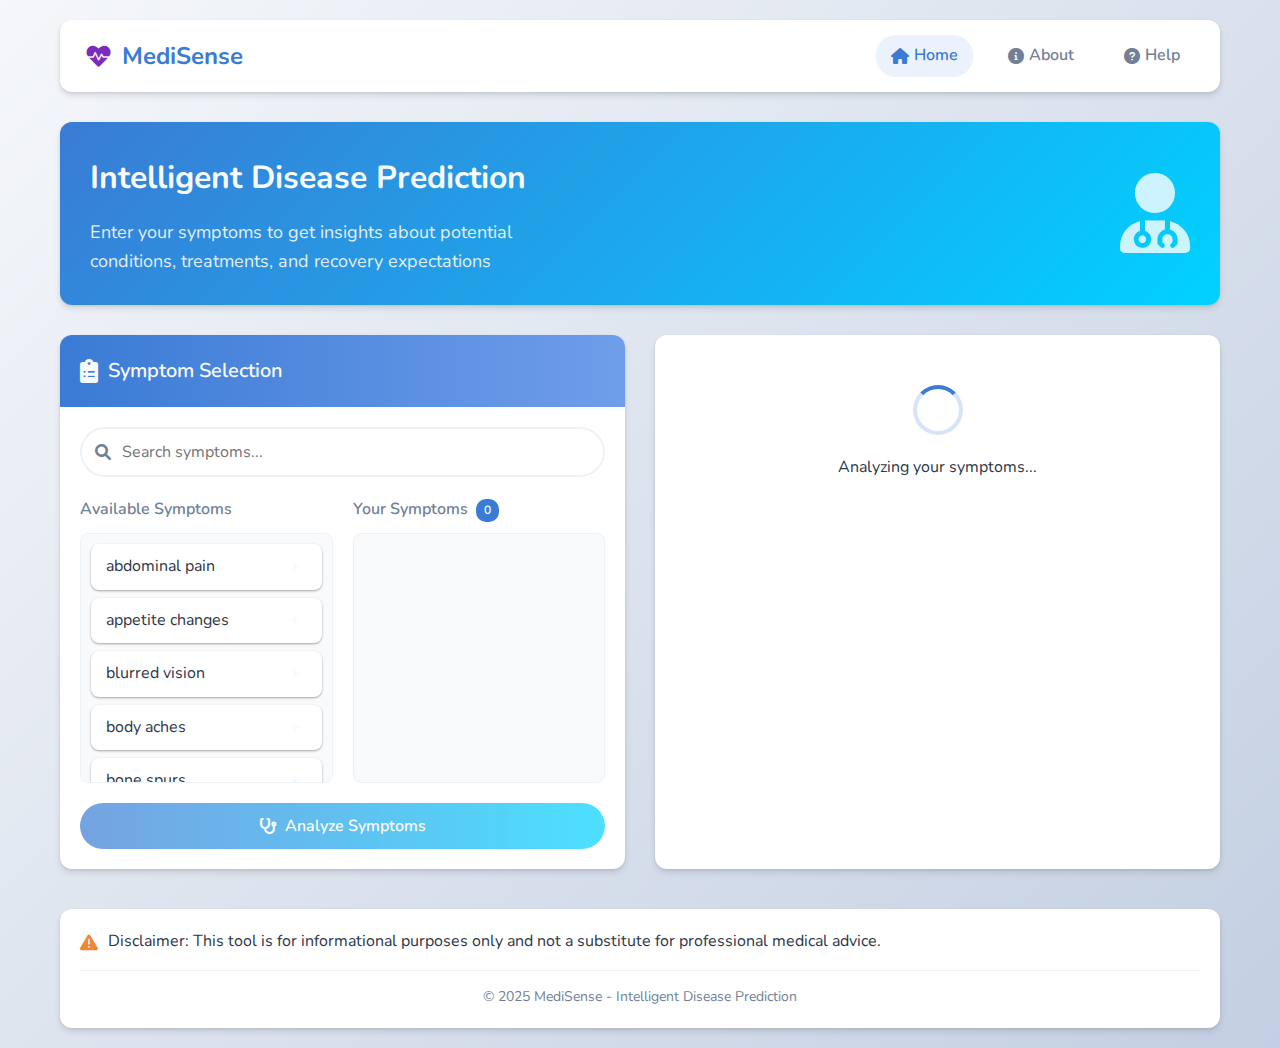
==== index.html @ acebd035 "Add files via upload" ====
<!DOCTYPE html>
<html lang="en">
<head>
    <meta charset="UTF-8">
    <meta name="viewport" content="width=device-width, initial-scale=1.0">
    <title>MediSense | Intelligent Disease Predictor</title>
    <link rel="stylesheet" href="styles.css">
    <link href="https://cdnjs.cloudflare.com/ajax/libs/font-awesome/6.0.0-beta3/css/all.min.css" rel="stylesheet">
    <link href="https://fonts.googleapis.com/css2?family=Nunito:wght@300;400;500;600;700&display=swap" rel="stylesheet">
</head>
<body>
    <div class="app-container">
        <nav class="app-nav">
            <div class="logo">
                <i class="fas fa-heartbeat pulse-icon"></i>
                <h1>MediSense</h1>
            </div>
            <div class="nav-links">
                <a href="#" class="active"><i class="fas fa-home"></i> Home</a>
                <a href="#"><i class="fas fa-info-circle"></i> About</a>
                <a href="#"><i class="fas fa-question-circle"></i> Help</a>
            </div>
        </nav>

        <div class="hero-section">
            <div class="hero-content">
                <h2>Intelligent Disease Prediction</h2>
                <p>Enter your symptoms to get insights about potential conditions, treatments, and recovery expectations</p>
            </div>
            <div class="hero-image">
                <i class="fas fa-user-md"></i>
            </div>
        </div>

        <main class="main-content">
            <section class="symptoms-card">
                <div class="card-header">
                    <i class="fas fa-clipboard-list"></i>
                    <h2>Symptom Selection</h2>
                </div>
                
                <div class="search-wrapper">
                    <i class="fas fa-search"></i>
                    <input type="text" id="symptom-search" placeholder="Search symptoms...">
                </div>
                
                <div class="symptoms-selection">
                    <div class="symptoms-column">
                        <h3>Available Symptoms</h3>
                        <div id="available-symptoms-list" class="symptoms-list"></div>
                    </div>
                    
                    <div class="symptoms-column">
                        <h3>Your Symptoms <span id="selected-count" class="count-badge">0</span></h3>
                        <div id="selected-symptoms-list" class="symptoms-list"></div>
                    </div>
                </div>
                
                <button id="predict-btn" class="action-button" disabled>
                    <i class="fas fa-stethoscope"></i> Analyze Symptoms
                </button>
            </section>

            <section class="results-card" id="results-container">
                <div class="loader-container" id="loader">
                    <div class="loader"></div>
                    <p>Analyzing your symptoms...</p>
                </div>
                
                <div id="results-content" style="display: none;">
                    <div class="diagnosis-section">
                        <div class="diagnosis-header">
                            <i class="fas fa-user-md"></i>
                            <h3>Probable Diagnosis</h3>
                        </div>
                        <div class="diagnosis-result">
                            <h2 id="disease-result">-</h2>
                            <div class="confidence-container">
                                <div class="confidence-wrapper">
                                    <div id="confidence-bar" class="confidence-bar"></div>
                                </div>
                                <span id="confidence-text">Confidence: 0%</span>
                            </div>
                        </div>
                    </div>
                    
                    <div class="info-grid">
                        <div class="info-card">
                            <div class="info-header">
                                <i class="fas fa-pills"></i>
                                <h3>Recommended Medicines</h3>
                            </div>
                            <div id="medicines-result" class="info-content"></div>
                        </div>
                        
                        <div class="info-card">
                            <div class="info-header">
                                <i class="fas fa-mortar-pestle"></i>
                                <h3>Home Remedies</h3>
                            </div>
                            <div id="remedies-result" class="info-content"></div>
                        </div>
                        
                        <div class="info-card">
                            <div class="info-header">
                                <i class="fas fa-calendar-alt"></i>
                                <h3>Recovery Time</h3>
                            </div>
                            <div id="recovery-result" class="info-content"></div>
                        </div>
                        
                        <div class="info-card">
                            <div class="info-header">
                                <i class="fas fa-shield-alt"></i>
                                <h3>Precautions</h3>
                            </div>
                            <div id="precautions-result" class="info-content"></div>
                        </div>
                    </div>
                </div>
                
                <div id="no-match" class="no-match" style="display: none;">
                    <i class="fas fa-exclamation-circle"></i>
                    <h3>No Matching Condition Found</h3>
                    <p>Please select different or additional symptoms to improve the analysis.</p>
                </div>
            </section>
        </main>

        <footer class="app-footer">
            <div class="disclaimer">
                <i class="fas fa-exclamation-triangle"></i>
                <p>Disclaimer: This tool is for informational purposes only and not a substitute for professional medical advice.</p>
            </div>
            <div class="copyright">
                <p>&copy; 2025 MediSense - Intelligent Disease Prediction</p>
            </div>
        </footer>
    </div>

    <script src="script.js"></script>
</body>
</html>
---- styles.css ----
:root {
    --primary: #3a7bd5;
    --primary-light: #6f9dea;
    --primary-dark: #2d62ab;
    --secondary: #00d2ff;
    --accent: #7b2cbf;
    --text-dark: #2d3748;
    --text-light: #718096;
    --text-white: #f7fafc;
    --bg-white: #ffffff;
    --bg-light: #f8fafc;
    --bg-gray: #edf2f7;
    --success: #38b2ac;
    --warning: #ed8936;
    --danger: #e53e3e;
    --border-radius: 12px;
    --shadow-sm: 0 1px 3px rgba(0,0,0,0.12), 0 1px 2px rgba(0,0,0,0.24);
    --shadow-md: 0 4px 6px rgba(0,0,0,0.1), 0 1px 3px rgba(0,0,0,0.08);
    --shadow-lg: 0 10px 15px -3px rgba(0,0,0,0.1), 0 4px 6px -2px rgba(0,0,0,0.05);
    --transition: all 0.3s ease;
}

* {
    margin: 0;
    padding: 0;
    box-sizing: border-box;
    font-family: 'Nunito', sans-serif;
}

body {
    background: linear-gradient(135deg, #f5f7fa 0%, #c3cfe2 100%);
    min-height: 100vh;
    color: var(--text-dark);
    line-height: 1.6;
}

.app-container {
    max-width: 1200px;
    margin: 0 auto;
    padding: 20px;
}

/* Navigation */
.app-nav {
    display: flex;
    justify-content: space-between;
    align-items: center;
    padding: 15px 25px;
    background-color: var(--bg-white);
    border-radius: var(--border-radius);
    box-shadow: var(--shadow-md);
    margin-bottom: 30px;
}

.logo {
    display: flex;
    align-items: center;
    gap: 10px;
}

.logo h1 {
    font-size: 24px;
    font-weight: 700;
    color: var(--primary);
}

.pulse-icon {
    color: var(--accent);
    font-size: 24px;
    animation: pulse 1.5s infinite;
}

@keyframes pulse {
    0% {
        transform: scale(1);
    }
    50% {
        transform: scale(1.1);
    }
    100% {
        transform: scale(1);
    }
}

.nav-links {
    display: flex;
    gap: 20px;
}

.nav-links a {
    text-decoration: none;
    color: var(--text-light);
    font-weight: 600;
    padding: 8px 15px;
    border-radius: 20px;
    transition: var(--transition);
    display: flex;
    align-items: center;
    gap: 5px;
}

.nav-links a:hover, .nav-links a.active {
    color: var(--primary);
    background-color: rgba(58, 123, 213, 0.1);
}

/* Hero Section */
.hero-section {
    display: flex;
    align-items: center;
    justify-content: space-between;
    padding: 30px;
    margin-bottom: 30px;
    background: linear-gradient(135deg, var(--primary) 0%, var(--secondary) 100%);
    border-radius: var(--border-radius);
    color: var(--text-white);
    box-shadow: var(--shadow-md);
}

.hero-content {
    flex: 1;
}

.hero-content h2 {
    font-size: 32px;
    font-weight: 700;
    margin-bottom: 15px;
}

.hero-content p {
    font-size: 18px;
    opacity: 0.9;
    max-width: 500px;
}

.hero-image {
    display: flex;
    justify-content: center;
    align-items: center;
    font-size: 80px;
    color: rgba(255, 255, 255, 0.8);
    margin-left: 20px;
}

/* Main Content */
.main-content {
    display: grid;
    grid-template-columns: 1fr;
    gap: 30px;
}

@media (min-width: 992px) {
    .main-content {
        grid-template-columns: 1fr 1fr;
    }
}

/* Card Styles */
.symptoms-card, .results-card {
    background-color: var(--bg-white);
    border-radius: var(--border-radius);
    box-shadow: var(--shadow-md);
    overflow: hidden;
    display: flex;
    flex-direction: column;
    height: 100%;
}

.card-header {
    display: flex;
    align-items: center;
    gap: 10px;
    padding: 20px;
    background: linear-gradient(to right, var(--primary), var(--primary-light));
    color: var(--text-white);
}

.card-header i {
    font-size: 24px;
}

.card-header h2 {
    font-size: 20px;
    font-weight: 600;
}

/* Search */
.search-wrapper {
    margin: 20px;
    position: relative;
}

.search-wrapper i {
    position: absolute;
    left: 15px;
    top: 50%;
    transform: translateY(-50%);
    color: var(--text-light);
}

#symptom-search {
    width: 100%;
    padding: 12px 15px 12px 40px;
    border: 2px solid var(--bg-gray);
    border-radius: 30px;
    font-size: 16px;
    transition: var(--transition);
}

#symptom-search:focus {
    outline: none;
    border-color: var(--primary-light);
    box-shadow: 0 0 0 3px rgba(58, 123, 213, 0.2);
}

/* Symptoms Selection */
.symptoms-selection {
    display: grid;
    grid-template-columns: 1fr;
    gap: 20px;
    padding: 0 20px;
}

@media (min-width: 768px) {
    .symptoms-selection {
        grid-template-columns: 1fr 1fr;
    }
}

.symptoms-column h3 {
    display: flex;
    align-items: center;
    gap: 8px;
    margin-bottom: 10px;
    font-size: 16px;
    color: var(--text-light);
    font-weight: 600;
}

.count-badge {
    background-color: var(--primary);
    color: white;
    font-size: 12px;
    padding: 2px 8px;
    border-radius: 10px;
}

.symptoms-list {
    background-color: var(--bg-light);
    border-radius: 8px;
    height: 250px;
    overflow-y: auto;
    padding: 10px;
    border: 1px solid var(--bg-gray);
}

.symptom-item {
    display: flex;
    align-items: center;
    justify-content: space-between;
    padding: 10px 15px;
    margin-bottom: 8px;
    background-color: var(--bg-white);
    border-radius: 8px;
    box-shadow: var(--shadow-sm);
    transition: var(--transition);
    cursor: pointer;
}

.symptom-item:hover {
    transform: translateY(-2px);
    box-shadow: 0 5px 15px rgba(0,0,0,0.08);
}

.symptom-item.available:hover {
    border-left: 3px solid var(--primary);
}

.symptom-item.selected {
    background-color: rgba(58, 123, 213, 0.1);
    border-left: 3px solid var(--primary);
}

.symptom-item.selected:hover {
    background-color: rgba(58, 123, 213, 0.15);
}

.symptom-action {
    display: flex;
    align-items: center;
    justify-content: center;
    width: 24px;
    height: 24px;
    border-radius: 50%;
    color: var(--text-white);
    font-weight: bold;
    transition: var(--transition);
}

.symptom-item.available .symptom-action {
    background-color: var(--primary);
}

.symptom-item.selected .symptom-action {
    background-color: var(--danger);
}

/* Button */
.action-button {
    margin: 20px;
    padding: 12px 24px;
    background: linear-gradient(to right, var(--primary), var(--secondary));
    color: var(--text-white);
    border: none;
    border-radius: 30px;
    font-size: 16px;
    font-weight: 600;
    cursor: pointer;
    display: flex;
    align-items: center;
    justify-content: center;
    gap: 8px;
    transition: var(--transition);
    box-shadow: var(--shadow-md);
}

.action-button:hover {
    transform: translateY(-2px);
    box-shadow: var(--shadow-lg);
}

.action-button:disabled {
    opacity: 0.7;
    cursor: not-allowed;
    transform: none;
    box-shadow: none;
}

/* Loader */
.loader-container {
    display: flex;
    flex-direction: column;
    align-items: center;
    justify-content: center;
    padding: 50px 0;
}

.loader {
    border: 4px solid rgba(58, 123, 213, 0.2);
    border-top: 4px solid var(--primary);
    border-radius: 50%;
    width: 50px;
    height: 50px;
    animation: spin 1s linear infinite;
    margin-bottom: 20px;
}

@keyframes spin {
    0% { transform: rotate(0deg); }
    100% { transform: rotate(360deg); }
}

/* Results Content */
.diagnosis-section {
    padding: 20px;
    text-align: center;
    border-bottom: 1px solid var(--bg-gray);
}

.diagnosis-header {
    display: flex;
    align-items: center;
    justify-content: center;
    gap: 8px;
    margin-bottom: 15px;
}

.diagnosis-header i {
    color: var(--primary);
    font-size: 24px;
}

.diagnosis-result h2 {
    font-size: 28px;
    color: var(--accent);
    margin-bottom: 15px;
}

.confidence-container {
    display: flex;
    flex-direction: column;
    align-items: center;
    gap: 8px;
}

.confidence-wrapper {
    width: 100%;
    max-width: 300px;
    height: 12px;
    background-color: var(--bg-gray);
    border-radius: 10px;
    overflow: hidden;
}

.confidence-bar {
    height: 100%;
    width: 0;
    background: linear-gradient(to right, var(--primary), var(--secondary));
    transition: width 0.8s ease-in-out;
}

/* Info Grid */
.info-grid {
    display: grid;
    grid-template-columns: 1fr;
    gap: 20px;
    padding: 20px;
}

@media (min-width: 768px) {
    .info-grid {
        grid-template-columns: 1fr 1fr;
    }
}

.info-card {
    background-color: var(--bg-light);
    border-radius: 12px;
    overflow: hidden;
    box-shadow: var(--shadow-sm);
}

.info-header {
    display: flex;
    align-items: center;
    gap: 8px;
    padding: 15px;
    background-color: rgba(58, 123, 213, 0.1);
    border-bottom: 2px solid var(--primary-light);
}

.info-header i {
    color: var(--primary);
}

.info-header h3 {
    font-size: 16px;
    font-weight: 600;
}

.info-content {
    padding: 15px;
    min-height: 100px;
}

.result-item {
    display: flex;
    align-items: center;
    padding: 8px 0;
    border-bottom: 1px dashed var(--bg-gray);
}

.result-item:last-child {
    border-bottom: none;
}

.result-item:before {
    content: "•";
    color: var(--primary);
    font-weight: bold;
    margin-right: 10px;
}

/* No Match */
.no-match {
    display: flex;
    flex-direction: column;
    align-items: center;
    justify-content: center;
    padding: 50px 20px;
    text-align: center;
}

.no-match i {
    font-size: 48px;
    color: var(--warning);
    margin-bottom: 20px;
}

.no-match h3 {
    font-size: 20px;
    margin-bottom: 10px;
}

.no-match p {
    color: var(--text-light);
    max-width: 400px;
}

/* Footer */
.app-footer {
    margin-top: 40px;
    padding: 20px;
    background-color: var(--bg-white);
    border-radius: var(--border-radius);
    box-shadow: var(--shadow-md);
}

.disclaimer {
    display: flex;
    align-items: center;
    gap: 10px;
    padding-bottom: 15px;
    margin-bottom: 15px;
    border-bottom: 1px solid var(--bg-gray);
}

.disclaimer i {
    color: var(--warning);
    font-size: 18px;
}

.copyright {
    text-align: center;
    color: var(--text-light);
    font-size: 14px;
}

/* Custom Scrollbar */
::-webkit-scrollbar {
    width: 8px;
}

::-webkit-scrollbar-track {
    background: var(--bg-light);
}

::-webkit-scrollbar-thumb {
    background: var(--primary-light);
    border-radius: 4px;
}

::-webkit-scrollbar-thumb:hover {
    background: var(--primary);
}

/* Animations */
@keyframes fadeIn {
    from { opacity: 0; transform: translateY(10px); }
    to { opacity: 1; transform: translateY(0); }
}

#results-content, .symptom-item {
    animation: fadeIn 0.5s ease-out;
}
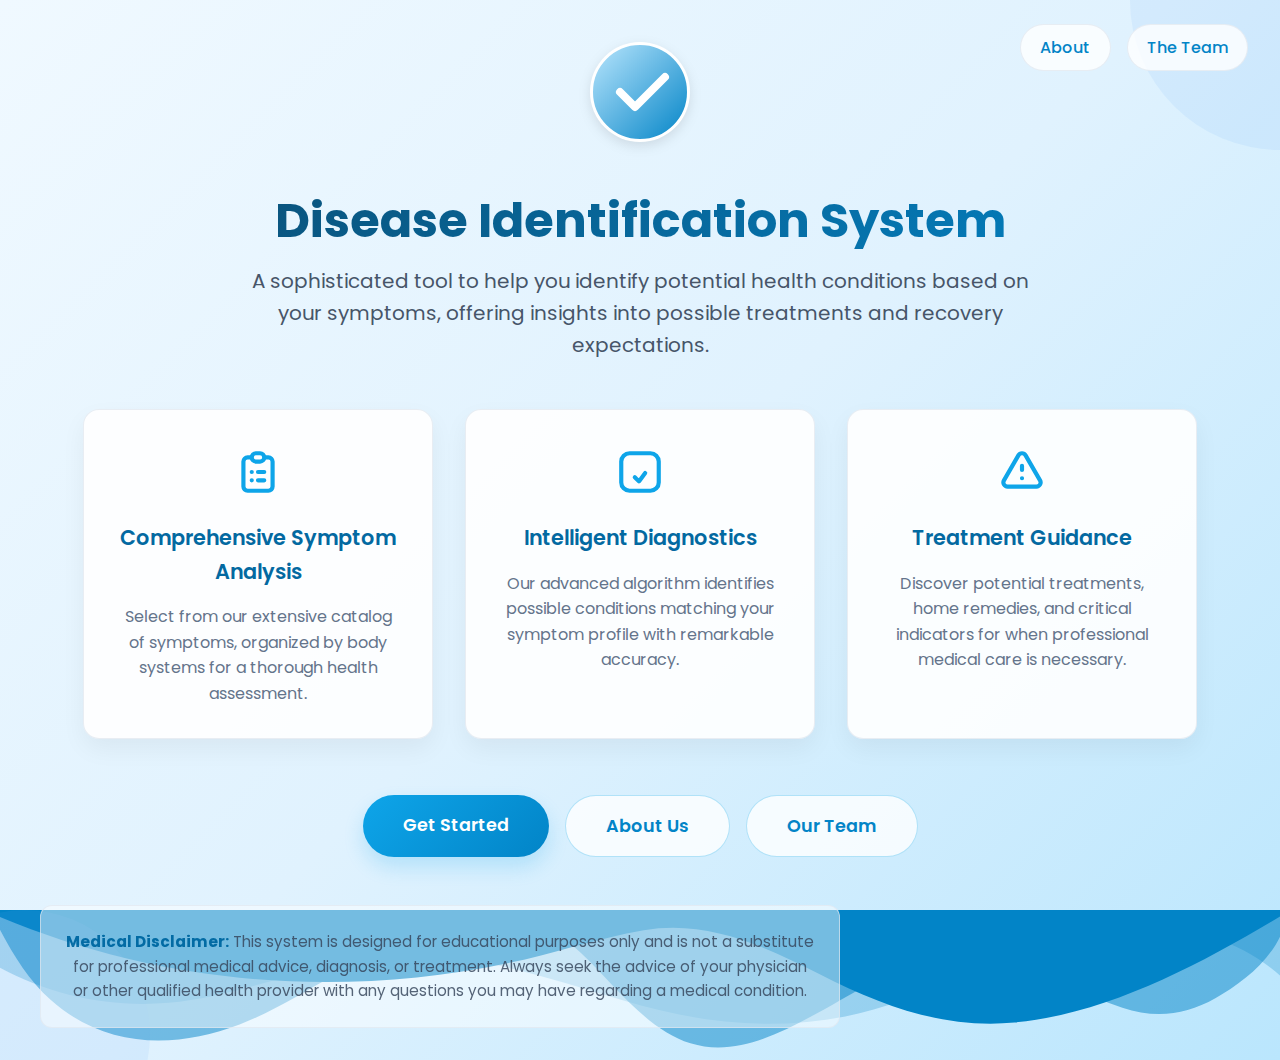
==== commit 022306b4: "Update index.html" ====
--- a/index.html
+++ b/index.html
@@ -3,141 +3,394 @@
 <head>
     <meta charset="UTF-8">
     <meta name="viewport" content="width=device-width, initial-scale=1.0">
-    <title>MediSense | Intelligent Disease Predictor</title>
-    <link rel="stylesheet" href="styles.css">
-    <link href="https://cdnjs.cloudflare.com/ajax/libs/font-awesome/6.0.0-beta3/css/all.min.css" rel="stylesheet">
-    <link href="https://fonts.googleapis.com/css2?family=Nunito:wght@300;400;500;600;700&display=swap" rel="stylesheet">
+    <title>Disease Identification System - Welcome</title>
+    <style>
+        @import url('https://fonts.googleapis.com/css2?family=Poppins:wght@300;400;500;600;700&display=swap');
+        
+        * {
+            margin: 0;
+            padding: 0;
+            box-sizing: border-box;
+            font-family: 'Poppins', sans-serif;
+        }
+        
+        body {
+            background-color: #f8fafc;
+            color: #334155;
+            line-height: 1.6;
+            overflow-x: hidden;
+        }
+        
+        .nav-container {
+            position: absolute;
+            top: 0;
+            left: 0;
+            width: 100%;
+            padding: 1.5rem 2rem;
+            display: flex;
+            justify-content: flex-end;
+            z-index: 10;
+        }
+        
+        .nav-buttons {
+            display: flex;
+            gap: 1rem;
+        }
+        
+        .nav-btn {
+            background-color: rgba(255, 255, 255, 0.8);
+            color: #0284c7;
+            padding: 0.6rem 1.2rem;
+            border-radius: 30px;
+            text-decoration: none;
+            font-weight: 500;
+            transition: all 0.3s ease;
+            border: 1px solid rgba(226, 232, 240, 0.8);
+        }
+        
+        .nav-btn:hover {
+            background-color: white;
+            transform: translateY(-2px);
+            box-shadow: 0 5px 15px rgba(0, 0, 0, 0.05);
+        }
+        
+        .hero-container {
+            min-height: 100vh;
+            display: flex;
+            flex-direction: column;
+            align-items: center;
+            justify-content: center;
+            padding: 2rem;
+            text-align: center;
+            background: linear-gradient(135deg, #f0f9ff 0%, #e0f2fe 50%, #bae6fd 100%);
+            position: relative;
+            overflow: hidden;
+        }
+        
+        .hero-container::before {
+            content: '';
+            position: absolute;
+            top: -150px;
+            right: -150px;
+            width: 300px;
+            height: 300px;
+            border-radius: 50%;
+            background: rgba(96, 165, 250, 0.1);
+            z-index: 0;
+        }
+        
+        .hero-container::after {
+            content: '';
+            position: absolute;
+            bottom: -100px;
+            left: -100px;
+            width: 250px;
+            height: 250px;
+            border-radius: 50%;
+            background: rgba(96, 165, 250, 0.1);
+            z-index: 0;
+        }
+        
+        .content-wrapper {
+            position: relative;
+            z-index: 1;
+            width: 100%;
+            max-width: 1200px;
+        }
+        
+        .logo {
+            margin-bottom: 2rem;
+            position: relative;
+        }
+        
+        .logo svg {
+            filter: drop-shadow(0px 4px 6px rgba(0, 0, 0, 0.1));
+        }
+        
+        h1 {
+            font-size: 3rem;
+            font-weight: 700;
+            margin-bottom: 1rem;
+            background: linear-gradient(135deg, #0c4a6e 0%, #0284c7 100%);
+            -webkit-background-clip: text;
+            -webkit-text-fill-color: transparent;
+            background-clip: text;
+            line-height: 1.2;
+        }
+        
+        .tagline {
+            font-size: 1.25rem;
+            font-weight: 400;
+            margin-bottom: 3rem;
+            max-width: 800px;
+            margin-left: auto;
+            margin-right: auto;
+            color: #475569;
+        }
+        
+        .features {
+            display: flex;
+            flex-wrap: wrap;
+            justify-content: center;
+            gap: 2rem;
+            margin-bottom: 3.5rem;
+            max-width: 1200px;
+        }
+        
+        .feature {
+            background-color: rgba(255, 255, 255, 0.9);
+            padding: 2rem;
+            border-radius: 16px;
+            box-shadow: 0 10px 25px rgba(0, 0, 0, 0.05);
+            flex: 1 1 300px;
+            max-width: 350px;
+            transition: all 0.4s ease;
+            border: 1px solid rgba(226, 232, 240, 0.8);
+            position: relative;
+            overflow: hidden;
+        }
+        
+        .feature::before {
+            content: '';
+            position: absolute;
+            top: 0;
+            left: 0;
+            right: 0;
+            height: 4px;
+            background: linear-gradient(90deg, #0ea5e9, #38bdf8);
+            transform: scaleX(0);
+            transform-origin: left;
+            transition: transform 0.4s ease;
+        }
+        
+        .feature:hover {
+            transform: translateY(-10px);
+            box-shadow: 0 20px 30px rgba(0, 0, 0, 0.08);
+        }
+        
+        .feature:hover::before {
+            transform: scaleX(1);
+        }
+        
+        .feature h3 {
+            color: #0369a1;
+            margin-bottom: 1rem;
+            font-weight: 600;
+            font-size: 1.3rem;
+            position: relative;
+            display: inline-block;
+        }
+        
+        .feature p {
+            color: #64748b;
+            font-size: 1rem;
+        }
+        
+        .feature-icon {
+            margin-bottom: 1.2rem;
+            height: 60px;
+            display: flex;
+            justify-content: center;
+            align-items: center;
+        }
+        
+        .main-buttons {
+            display: flex;
+            gap: 1rem;
+            justify-content: center;
+            flex-wrap: wrap;
+        }
+        
+        .get-started-btn {
+            display: inline-block;
+            background: linear-gradient(135deg, #0ea5e9 0%, #0284c7 100%);
+            color: white;
+            font-size: 1.1rem;
+            padding: 1rem 2.5rem;
+            border-radius: 50px;
+            text-decoration: none;
+            font-weight: 600;
+            transition: all 0.3s ease;
+            border: none;
+            cursor: pointer;
+            box-shadow: 0 10px 20px rgba(14, 165, 233, 0.2);
+            position: relative;
+            overflow: hidden;
+            z-index: 1;
+        }
+        
+        .get-started-btn::before {
+            content: '';
+            position: absolute;
+            top: 0;
+            left: 0;
+            width: 100%;
+            height: 100%;
+            background: linear-gradient(135deg, #0284c7 0%, #075985 100%);
+            z-index: -1;
+            opacity: 0;
+            transition: opacity 0.3s ease;
+        }
+        
+        .get-started-btn:hover {
+            transform: translateY(-3px);
+            box-shadow: 0 15px 25px rgba(14, 165, 233, 0.3);
+        }
+        
+        .get-started-btn:hover::before {
+            opacity: 1;
+        }
+        
+        .get-started-btn:active {
+            transform: translateY(0);
+        }
+        
+        .secondary-btn {
+            display: inline-block;
+            background: rgba(255, 255, 255, 0.8);
+            color: #0284c7;
+            font-size: 1.1rem;
+            padding: 1rem 2.5rem;
+            border-radius: 50px;
+            text-decoration: none;
+            font-weight: 600;
+            transition: all 0.3s ease;
+            border: 1px solid rgba(14, 165, 233, 0.3);
+            cursor: pointer;
+        }
+        
+        .secondary-btn:hover {
+            background: white;
+            transform: translateY(-3px);
+            box-shadow: 0 10px 20px rgba(0, 0, 0, 0.05);
+        }
+        
+        .wave-divider {
+            width: 100%;
+            position: absolute;
+            bottom: 0;
+            left: 0;
+            line-height: 0;
+        }
+        
+        .wave-divider svg {
+            width: 100%;
+            height: 150px;
+        }
+        
+        .disclaimer {
+            margin-top: 3rem;
+            font-size: 0.95rem;
+            opacity: 0.9;
+            max-width: 800px;
+            padding: 1.5rem;
+            background-color: rgba(255, 255, 255, 0.5);
+            border-radius: 12px;
+            border: 1px solid rgba(226, 232, 240, 0.8);
+            color: #475569;
+        }
+        
+        .disclaimer strong {
+            color: #0369a1;
+        }
+        
+        @media (max-width: 768px) {
+            h1 {
+                font-size: 2.2rem;
+            }
+            
+            .tagline {
+                font-size: 1.1rem;
+            }
+            
+            .feature {
+                padding: 1.5rem;
+            }
+            
+            .nav-container {
+                justify-content: center;
+                padding: 1rem;
+            }
+        }
+    </style>
 </head>
 <body>
-    <div class="app-container">
-        <nav class="app-nav">
+    <div class="hero-container">
+        <div class="nav-container">
+            <div class="nav-buttons">
+                <a href="about.html" class="nav-btn">About</a>
+                <a href="theteam.html" class="nav-btn">The Team</a>
+            </div>
+        </div>
+        
+        <div class="content-wrapper">
             <div class="logo">
-                <i class="fas fa-heartbeat pulse-icon"></i>
-                <h1>MediSense</h1>
-            </div>
-            <div class="nav-links">
-                <a href="#" class="active"><i class="fas fa-home"></i> Home</a>
-                <a href="#"><i class="fas fa-info-circle"></i> About</a>
-                <a href="#"><i class="fas fa-question-circle"></i> Help</a>
-            </div>
-        </nav>
-
-        <div class="hero-section">
-            <div class="hero-content">
-                <h2>Intelligent Disease Prediction</h2>
-                <p>Enter your symptoms to get insights about potential conditions, treatments, and recovery expectations</p>
-            </div>
-            <div class="hero-image">
-                <i class="fas fa-user-md"></i>
-            </div>
-        </div>
-
-        <main class="main-content">
-            <section class="symptoms-card">
-                <div class="card-header">
-                    <i class="fas fa-clipboard-list"></i>
-                    <h2>Symptom Selection</h2>
+                <svg width="120" height="120" viewBox="0 0 120 120">
+                    <defs>
+                        <linearGradient id="logoGradient" x1="0%" y1="0%" x2="100%" y2="100%">
+                            <stop offset="0%" stop-color="#bae6fd" />
+                            <stop offset="100%" stop-color="#0284c7" />
+                        </linearGradient>
+                    </defs>
+                    <circle cx="60" cy="60" r="50" fill="white" />
+                    <circle cx="60" cy="60" r="48" fill="url(#logoGradient)" stroke="white" stroke-width="2" />
+                    <path d="M40,60 L55,75 L85,45" stroke="white" stroke-width="8" fill="none" stroke-linecap="round" stroke-linejoin="round" />
+                </svg>
+            </div>
+            
+            <h1>Disease Identification System</h1>
+            <p class="tagline">A sophisticated tool to help you identify potential health conditions based on your symptoms, offering insights into possible treatments and recovery expectations.</p>
+            
+            <div class="features">
+                <div class="feature">
+                    <div class="feature-icon">
+                        <svg width="50" height="50" viewBox="0 0 24 24" fill="none" xmlns="http://www.w3.org/2000/svg">
+                            <path d="M9 5H7C5.89543 5 5 5.89543 5 7V19C5 20.1046 5.89543 21 7 21H17C18.1046 21 19 20.1046 19 19V7C19 5.89543 18.1046 5 17 5H15M9 5C9 6.10457 9.89543 7 11 7H13C14.1046 7 15 6.10457 15 5M9 5C9 3.89543 9.89543 3 11 3H13C14.1046 3 15 3.89543 15 5M12 12H15M12 16H15M9 12H9.01M9 16H9.01" stroke="#0ea5e9" stroke-width="2" stroke-linecap="round" stroke-linejoin="round"/>
+                        </svg>
+                    </div>
+                    <h3>Comprehensive Symptom Analysis</h3>
+                    <p>Select from our extensive catalog of symptoms, organized by body systems for a thorough health assessment.</p>
                 </div>
                 
-                <div class="search-wrapper">
-                    <i class="fas fa-search"></i>
-                    <input type="text" id="symptom-search" placeholder="Search symptoms...">
+                <div class="feature">
+                    <div class="feature-icon">
+                        <svg width="50" height="50" viewBox="0 0 24 24" fill="none" xmlns="http://www.w3.org/2000/svg">
+                            <path d="M9.5 14.5L11.5 16.5L14.5 12.5M7 21H17C19.2091 21 21 19.2091 21 17V7C21 4.79086 19.2091 3 17 3H7C4.79086 3 3 4.79086 3 7V17C3 19.2091 4.79086 21 7 21Z" stroke="#0ea5e9" stroke-width="2" stroke-linecap="round" stroke-linejoin="round"/>
+                        </svg>
+                    </div>
+                    <h3>Intelligent Diagnostics</h3>
+                    <p>Our advanced algorithm identifies possible conditions matching your symptom profile with remarkable accuracy.</p>
                 </div>
                 
-                <div class="symptoms-selection">
-                    <div class="symptoms-column">
-                        <h3>Available Symptoms</h3>
-                        <div id="available-symptoms-list" class="symptoms-list"></div>
+                <div class="feature">
+                    <div class="feature-icon">
+                        <svg width="50" height="50" viewBox="0 0 24 24" fill="none" xmlns="http://www.w3.org/2000/svg">
+                            <path d="M12 9V11M12 15H12.01M5.07183 19H18.9282C20.4678 19 21.4301 17.3333 20.6603 16L13.7321 4C12.9623 2.66667 11.0378 2.66667 10.268 4L3.33978 16C2.56998 17.3333 3.53223 19 5.07183 19Z" stroke="#0ea5e9" stroke-width="2" stroke-linecap="round" stroke-linejoin="round"/>
+                        </svg>
                     </div>
-                    
-                    <div class="symptoms-column">
-                        <h3>Your Symptoms <span id="selected-count" class="count-badge">0</span></h3>
-                        <div id="selected-symptoms-list" class="symptoms-list"></div>
-                    </div>
+                    <h3>Treatment Guidance</h3>
+                    <p>Discover potential treatments, home remedies, and critical indicators for when professional medical care is necessary.</p>
                 </div>
-                
-                <button id="predict-btn" class="action-button" disabled>
-                    <i class="fas fa-stethoscope"></i> Analyze Symptoms
-                </button>
-            </section>
-
-            <section class="results-card" id="results-container">
-                <div class="loader-container" id="loader">
-                    <div class="loader"></div>
-                    <p>Analyzing your symptoms...</p>
-                </div>
-                
-                <div id="results-content" style="display: none;">
-                    <div class="diagnosis-section">
-                        <div class="diagnosis-header">
-                            <i class="fas fa-user-md"></i>
-                            <h3>Probable Diagnosis</h3>
-                        </div>
-                        <div class="diagnosis-result">
-                            <h2 id="disease-result">-</h2>
-                            <div class="confidence-container">
-                                <div class="confidence-wrapper">
-                                    <div id="confidence-bar" class="confidence-bar"></div>
-                                </div>
-                                <span id="confidence-text">Confidence: 0%</span>
-                            </div>
-                        </div>
-                    </div>
-                    
-                    <div class="info-grid">
-                        <div class="info-card">
-                            <div class="info-header">
-                                <i class="fas fa-pills"></i>
-                                <h3>Recommended Medicines</h3>
-                            </div>
-                            <div id="medicines-result" class="info-content"></div>
-                        </div>
-                        
-                        <div class="info-card">
-                            <div class="info-header">
-                                <i class="fas fa-mortar-pestle"></i>
-                                <h3>Home Remedies</h3>
-                            </div>
-                            <div id="remedies-result" class="info-content"></div>
-                        </div>
-                        
-                        <div class="info-card">
-                            <div class="info-header">
-                                <i class="fas fa-calendar-alt"></i>
-                                <h3>Recovery Time</h3>
-                            </div>
-                            <div id="recovery-result" class="info-content"></div>
-                        </div>
-                        
-                        <div class="info-card">
-                            <div class="info-header">
-                                <i class="fas fa-shield-alt"></i>
-                                <h3>Precautions</h3>
-                            </div>
-                            <div id="precautions-result" class="info-content"></div>
-                        </div>
-                    </div>
-                </div>
-                
-                <div id="no-match" class="no-match" style="display: none;">
-                    <i class="fas fa-exclamation-circle"></i>
-                    <h3>No Matching Condition Found</h3>
-                    <p>Please select different or additional symptoms to improve the analysis.</p>
-                </div>
-            </section>
-        </main>
-
-        <footer class="app-footer">
+            </div>
+            
+            <div class="main-buttons">
+                <a href="home.html" class="get-started-btn">Get Started</a>
+                <a href="about.html" class="secondary-btn">About Us</a>
+                <a href="theteam.html" class="secondary-btn">Our Team</a>
+            </div>
+            
             <div class="disclaimer">
-                <i class="fas fa-exclamation-triangle"></i>
-                <p>Disclaimer: This tool is for informational purposes only and not a substitute for professional medical advice.</p>
-            </div>
-            <div class="copyright">
-                <p>&copy; 2025 MediSense - Intelligent Disease Prediction</p>
-            </div>
-        </footer>
+                <strong>Medical Disclaimer:</strong> This system is designed for educational purposes only and is not a substitute for professional medical advice, diagnosis, or treatment. Always seek the advice of your physician or other qualified health provider with any questions you may have regarding a medical condition.
+            </div>
+        </div>
+        
+        <div class="wave-divider">
+            <svg xmlns="http://www.w3.org/2000/svg" viewBox="0 0 1200 120" preserveAspectRatio="none">
+                <path d="M0,0V46.29c47.79,22.2,103.59,32.17,158,28,70.36-5.37,136.33-33.31,206.8-37.5C438.64,32.43,512.34,53.67,583,72.05c69.27,18,138.3,24.88,209.4,13.08,36.15-6,69.85-17.84,104.45-29.34C989.49,25,1113-14.29,1200,52.47V0Z" opacity=".25" fill="#0284c7"></path>
+                <path d="M0,0V15.81C13,36.92,27.64,56.86,47.69,72.05,99.41,111.27,165,111,224.58,91.58c31.15-10.15,60.09-26.07,89.67-39.8,40.92-19,84.73-46,130.83-49.67,36.26-2.85,70.9,9.42,98.6,31.56,31.77,25.39,62.32,62,103.63,73,40.44,10.79,81.35-6.69,119.13-24.28s75.16-39,116.92-43.05c59.73-5.85,113.28,22.88,168.9,38.84,30.2,8.66,59,6.17,87.09-7.5,22.43-10.89,48-26.93,60.65-49.24V0Z" opacity=".5" fill="#0284c7"></path>
+                <path d="M0,0V5.63C149.93,59,314.09,71.32,475.83,42.57c43-7.64,84.23-20.12,127.61-26.46,59-8.63,112.48,12.24,165.56,35.4C827.93,77.22,886,95.24,951.2,90c86.53-7,172.46-45.71,248.8-84.81V0Z" fill="#0284c7"></path>
+            </svg>
+        </div>
     </div>
-
-    <script src="script.js"></script>
 </body>
-</html>+</html>
